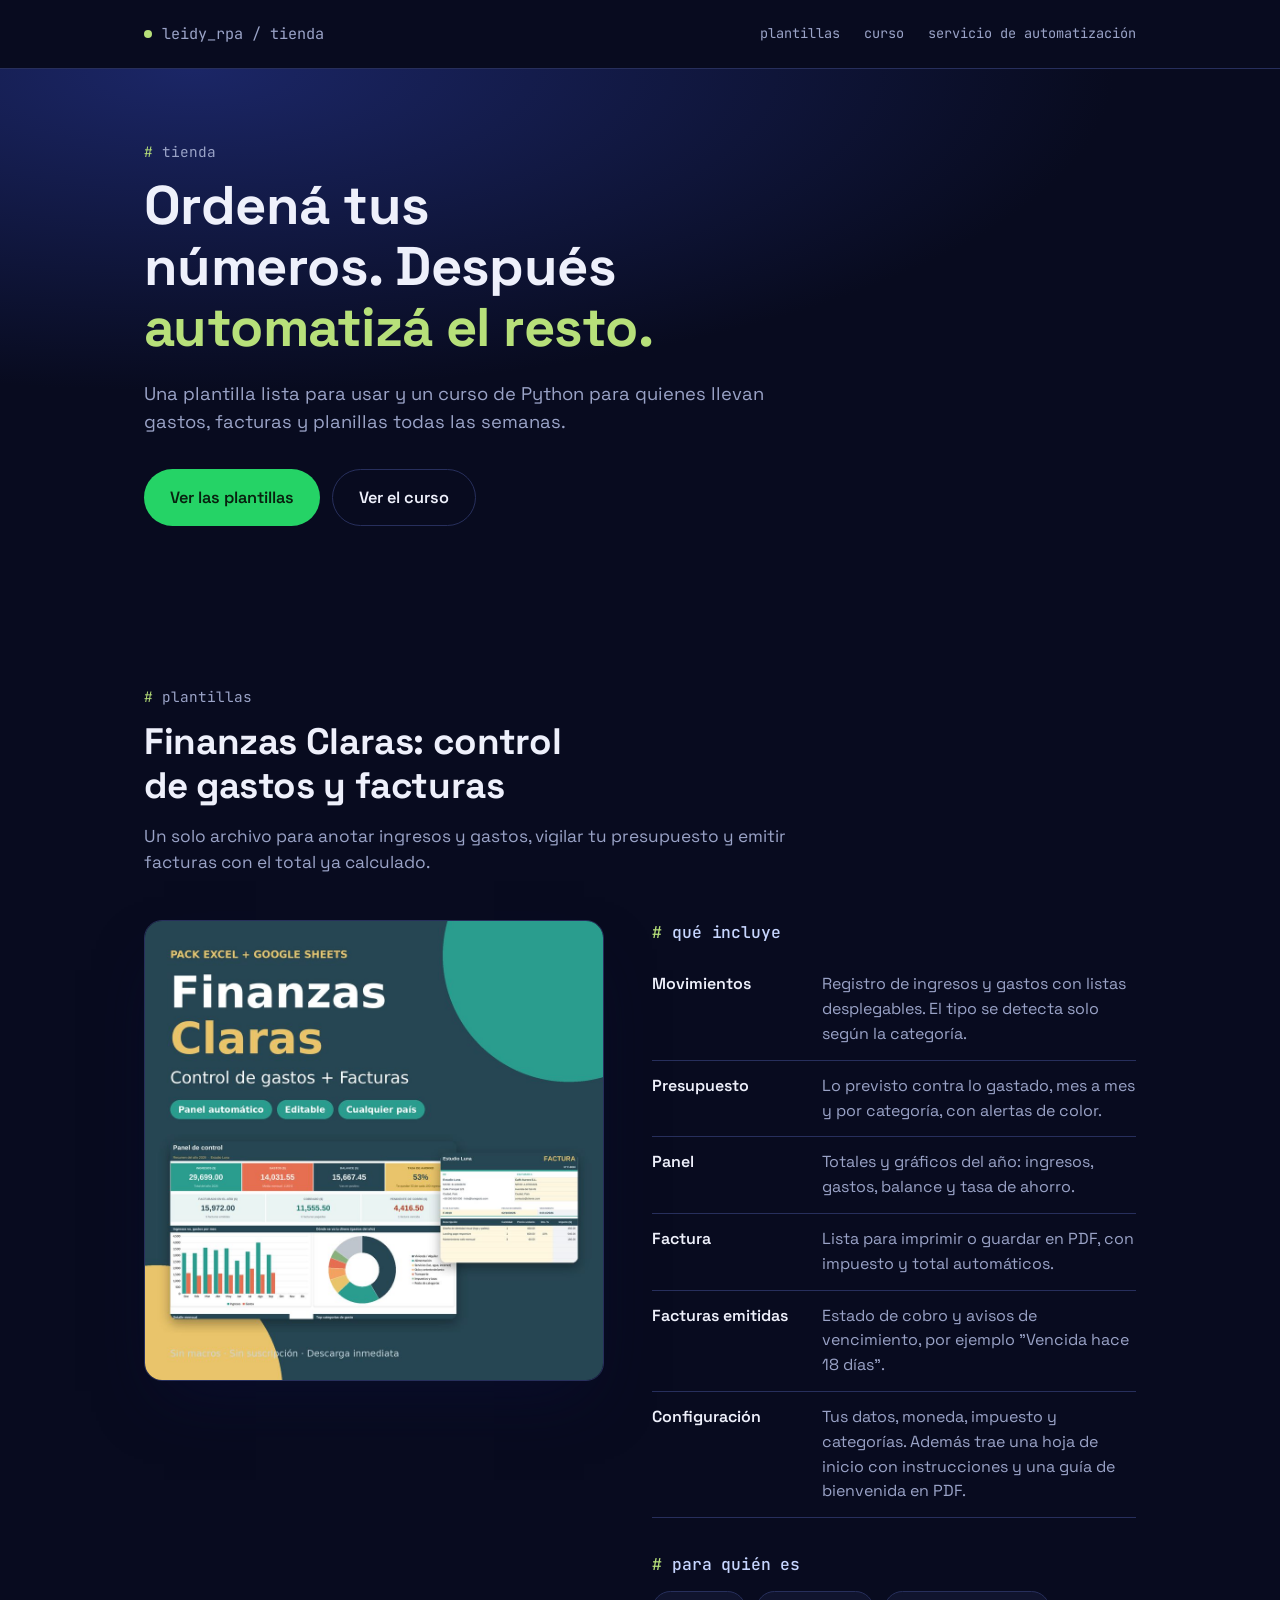
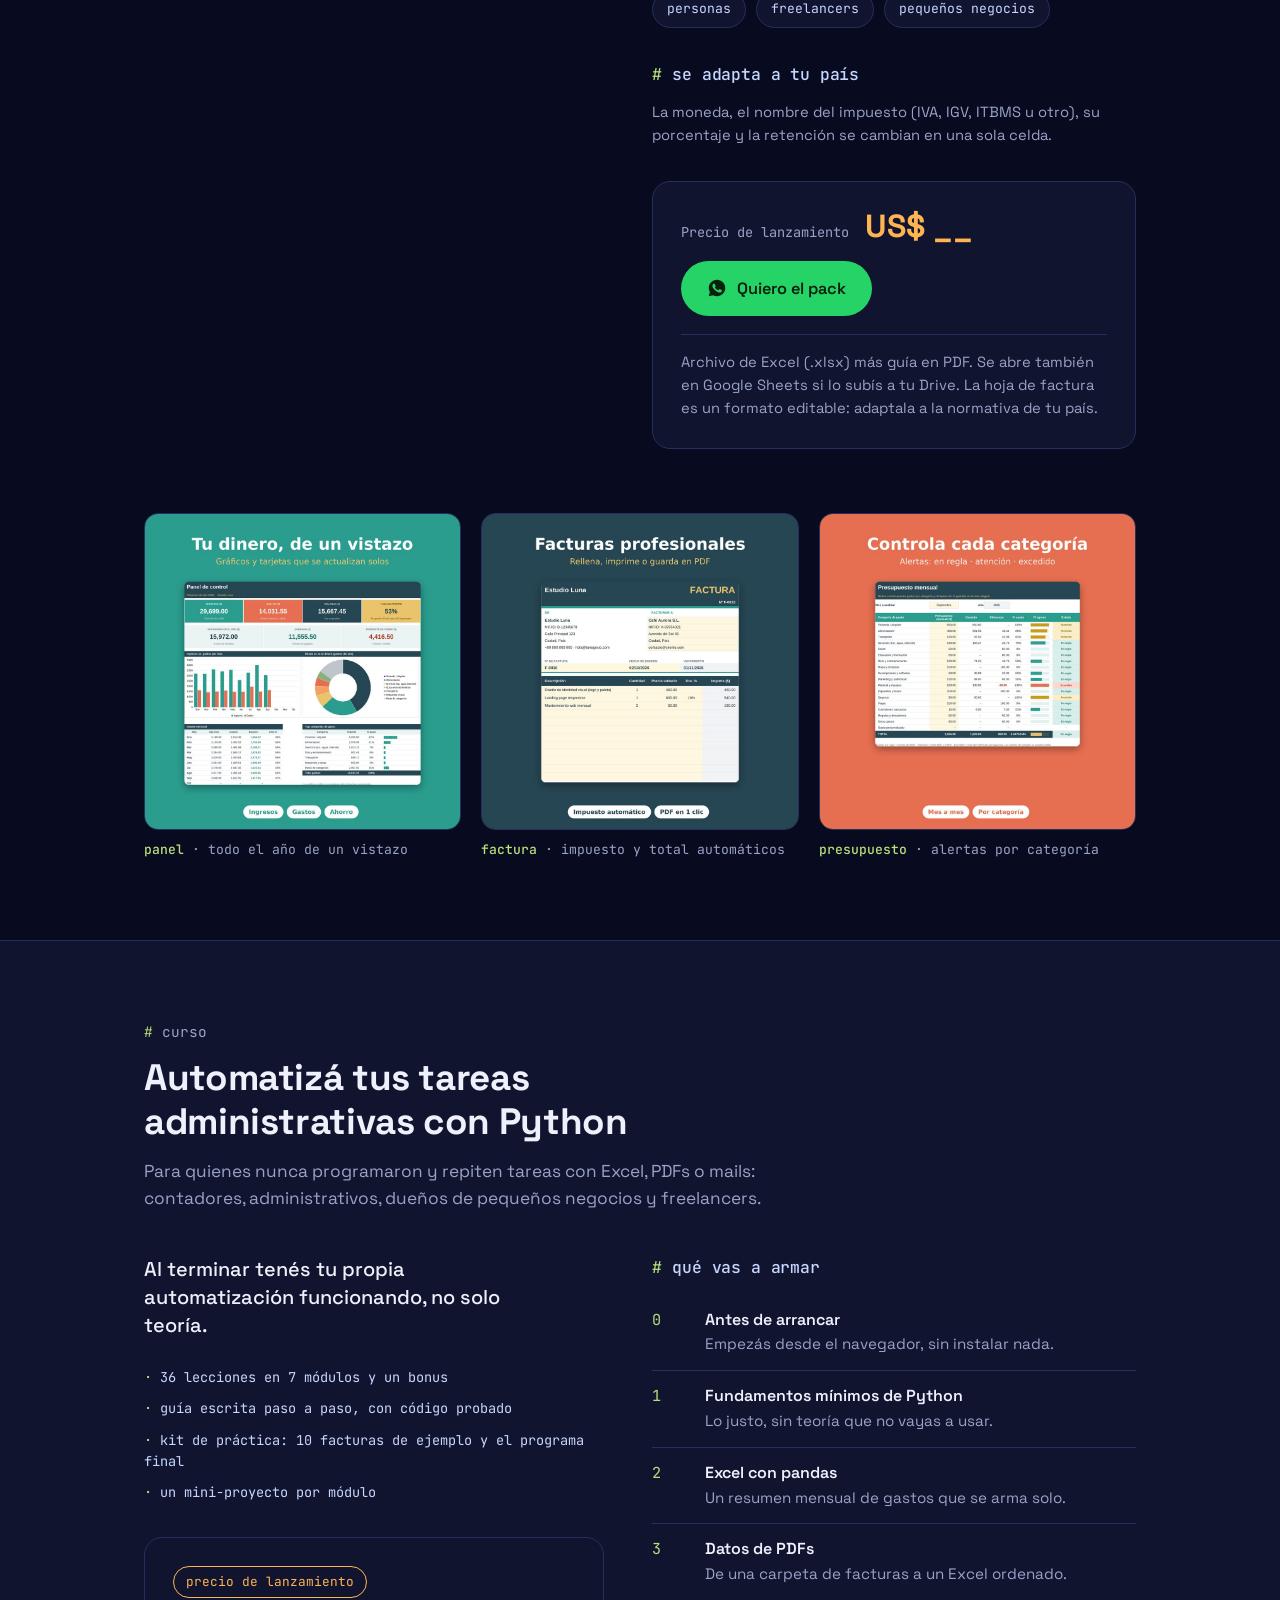
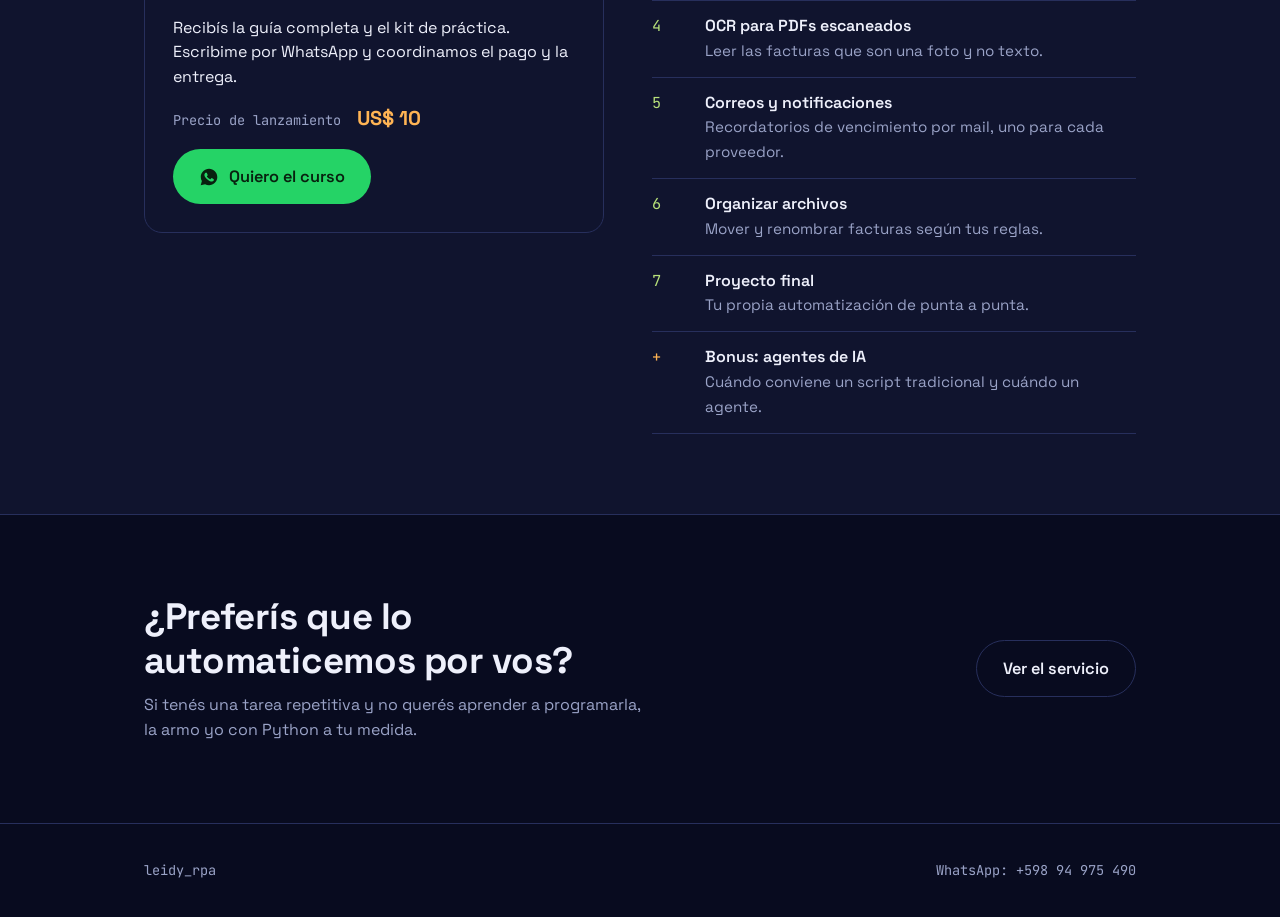
==== tienda/index.html @ f9759463 "Create index.html" ====
<!doctype html>
<html lang="es">
<head>
<meta charset="utf-8">
<meta name="viewport" content="width=device-width,initial-scale=1">
<title>Tienda Leidy RPA</title>
<meta name="description" content="Pack Finanzas Claras (plantilla de gastos y facturas) y curso de Python para automatizar tareas administrativas.">
<style>:root{color-scheme:dark}body{margin:0}img{max-width:100%}</style>
</head>
<body>

<link rel="preconnect" href="https://fonts.googleapis.com">
<link rel="preconnect" href="https://fonts.gstatic.com" crossorigin>
<link href="https://fonts.googleapis.com/css2?family=Space+Grotesk:wght@400;500;600;700&family=JetBrains+Mono:wght@400;500;600&display=swap" rel="stylesheet">
<style>
  /* Layout: tienda de dos productos (pack de plantillas y curso), una sección por producto.
     Hereda el sistema visual de la página leidy_rpa: azul noche, verde lima, WhatsApp como acción principal.
     Look único y oscuro por decisión: mismo mundo visual que la página de servicios. */
  :root{
    --bg:#080b1f;
    --panel:#10142e;
    --panel-2:#161c3d;
    --line:#272f5c;
    --blue-soft:#c7d6ff;
    --green:#b7e07a;
    --amber:#ffb454;
    --text:#eef0fb;
    --muted:#9aa3c7;
    --wa:#25d366;
    --wa-dark:#1fab54;
    --wa-ink:#08210f;
    --radius:18px;
    --font-body:'Space Grotesk', system-ui, -apple-system, 'Segoe UI', sans-serif;
    --font-mono:'JetBrains Mono', ui-monospace, 'SF Mono', Menlo, Consolas, monospace;
    color-scheme:dark;
  }
  *{box-sizing:border-box;}
  html{scroll-behavior:smooth; scroll-padding-top:16px;}
  body{
    background:var(--bg);
    color:var(--text);
    font-family:var(--font-body);
    font-size:16px;
    line-height:1.55;
    -webkit-font-smoothing:antialiased;
  }
  a{color:var(--blue-soft);}
  img{display:block; max-width:100%; height:auto;}
  .mono{font-family:var(--font-mono);}
  .wrap{max-width:1040px; margin:0 auto; padding-inline:24px;}
  section{padding-block:80px;}
  h1,h2,h3{text-wrap:balance; letter-spacing:-0.01em;}
  :focus-visible{outline:2px solid var(--green); outline-offset:3px; border-radius:6px;}

  /* ---------- Barra superior ---------- */
  .top{padding-block:22px; border-bottom:1px solid var(--line);}
  .top .wrap{display:flex; flex-wrap:wrap; align-items:center; justify-content:space-between; gap:12px 28px;}
  .brand{display:flex; align-items:center; gap:10px; font-family:var(--font-mono); font-size:.95rem; color:var(--muted);}
  .brand .dot{width:8px; height:8px; border-radius:50%; background:var(--green);}
  .top nav{display:flex; flex-wrap:wrap; gap:8px 24px; font-family:var(--font-mono); font-size:.85rem;}
  .top nav a{color:var(--muted); text-decoration:none;}
  .top nav a:hover{color:var(--green);}

  /* ---------- Portada ---------- */
  .hero{
    background:radial-gradient(120% 100% at 15% 0%, #1b2666 0%, var(--bg) 60%);
    padding-block:72px 80px;
  }
  .tag{font-family:var(--font-mono); color:var(--muted); font-size:.9rem; margin:0 0 12px;}
  .tag::before{content:"# "; color:var(--green);}
  .hero h1{font-size:clamp(2.1rem, 4.6vw, 3.4rem); line-height:1.12; margin:0 0 22px; max-width:18ch;}
  .hero h1 .accent{color:var(--green);}
  .lead{font-size:1.15rem; color:var(--muted); max-width:52ch; margin:0 0 32px;}
  .hero-actions{display:flex; flex-wrap:wrap; gap:12px;}

  /* ---------- Botones ---------- */
  .btn{
    display:inline-flex; align-items:center; justify-content:center; gap:10px;
    background:var(--wa); color:var(--wa-ink);
    font-family:var(--font-body); font-weight:600; font-size:1.02rem;
    padding:15px 26px; border-radius:999px; text-decoration:none;
    transition:transform .15s ease, background .15s ease, color .15s ease;
  }
  .btn:hover{background:var(--wa-dark); color:#fff; transform:translateY(-2px);}
  .btn svg{width:20px; height:20px; flex-shrink:0;}
  .btn-ghost{
    background:transparent; color:var(--text);
    border:1px solid var(--line);
  }
  .btn-ghost:hover{background:var(--panel-2); color:var(--green); border-color:var(--green);}

  /* ---------- Encabezados de sección ---------- */
  h2{font-size:clamp(1.6rem, 3vw, 2.3rem); line-height:1.2; margin:0 0 14px; max-width:24ch;}
  .section-lead{color:var(--muted); font-size:1.08rem; max-width:60ch; margin:0 0 44px;}
  .split{
    display:grid;
    grid-template-columns:minmax(0,1fr) minmax(0,1.05fr);
    gap:48px;
    align-items:start;
  }
  .split > *{min-width:0;}
  .cover-img{border-radius:var(--radius); border:1px solid var(--line); box-shadow:0 30px 60px -20px rgba(10,14,50,.65); width:100%;}

  /* ---------- Listas de contenido ---------- */
  h3{font-size:1.02rem; margin:0 0 14px; font-family:var(--font-mono); font-weight:500; color:var(--blue-soft);}
  h3::before{content:"# "; color:var(--green);}
  .block{margin-bottom:34px;}
  .rows{list-style:none; margin:0; padding:0;}
  .rows li{
    display:grid; grid-template-columns:minmax(0,9.5rem) minmax(0,1fr); gap:6px 18px;
    padding-block:13px; border-bottom:1px solid var(--line);
  }
  .rows li b{font-weight:600;}
  .rows li span{color:var(--muted);}
  .chips{display:flex; flex-wrap:wrap; gap:10px;}
  .chip{
    font-family:var(--font-mono); font-size:.82rem; color:var(--blue-soft);
    background:var(--panel); border:1px solid var(--line);
    padding:7px 14px; border-radius:999px;
  }
  .note{color:var(--muted); font-size:.92rem; margin:0;}

  /* ---------- Caja de compra ---------- */
  .buy{
    background:var(--panel); border:1px solid var(--line); border-radius:var(--radius);
    padding:28px; display:flex; flex-direction:column; gap:18px;
  }
  .price-row{display:flex; flex-wrap:wrap; align-items:baseline; gap:6px 16px;}
  .price-label{font-family:var(--font-mono); font-size:.85rem; color:var(--muted);}
  .price-amt{font-size:2rem; font-weight:700; color:var(--amber); line-height:1;}
  .buy .btn{align-self:flex-start;}
  .buy .note{border-top:1px solid var(--line); padding-top:16px;}
  .status{
    display:inline-block; align-self:flex-start;
    font-family:var(--font-mono); font-size:.8rem;
    color:var(--amber); border:1px solid var(--amber);
    padding:5px 12px; border-radius:999px;
  }

  /* ---------- Capturas ---------- */
  .shots{
    display:grid; grid-template-columns:repeat(3, minmax(0,1fr)); gap:20px;
    margin-top:64px;
  }
  .shots figure{margin:0;}
  .shots img{border-radius:14px; border:1px solid var(--line); width:100%;}
  .shots figcaption{font-family:var(--font-mono); font-size:.82rem; color:var(--muted); margin-top:10px;}
  .shots figcaption b{color:var(--green); font-weight:500;}

  /* ---------- Curso ---------- */
  .alt{background:var(--panel); border-block:1px solid var(--line);}
  .promise{
    font-size:1.25rem; line-height:1.4; font-weight:500; margin:0 0 28px; max-width:30ch;
  }
  .facts{
    display:flex; flex-wrap:wrap; gap:10px 22px; margin:0 0 34px; padding:0; list-style:none;
    font-family:var(--font-mono); font-size:.85rem; color:var(--blue-soft);
  }
  .facts li::before{content:"· "; color:var(--green);}
  .mods{list-style:none; margin:0; padding:0;}
  .mods li{
    display:grid; grid-template-columns:2.4rem minmax(0,1fr); gap:4px 14px;
    padding-block:13px; border-bottom:1px solid var(--line);
  }
  .mods .n{font-family:var(--font-mono); color:var(--green); font-size:.95rem;}
  .mods b{font-weight:600; display:block;}
  .mods span.d{color:var(--muted); font-size:.95rem;}
  .mods li.bonus .n{color:var(--amber);}

  /* ---------- Servicio ---------- */
  .service{text-align:left;}
  .service .wrap{display:flex; flex-wrap:wrap; align-items:center; justify-content:space-between; gap:24px 48px;}
  .service h2{margin:0; max-width:22ch;}
  .service p{color:var(--muted); margin:10px 0 0; max-width:50ch;}

  footer{border-top:1px solid var(--line); padding-block:36px; color:var(--muted); font-size:.9rem;}
  footer .wrap{display:flex; flex-wrap:wrap; justify-content:space-between; gap:10px 24px;}
  footer .mono{font-size:.85rem;}

  @media (max-width:860px){
    section{padding-block:60px;}
    .hero{padding-block:48px 56px;}
    .split{grid-template-columns:minmax(0,1fr); gap:36px;}
    .shots{grid-template-columns:minmax(0,1fr); margin-top:44px;}
    .rows li{grid-template-columns:minmax(0,1fr);}
    .buy{padding:22px;}
    .buy .btn{align-self:stretch;}
  }
  @media (prefers-reduced-motion:reduce){
    html{scroll-behavior:auto;}
    .btn{transition:none;}
    .btn:hover{transform:none;}
  }
</style>

<header class="top">
  <div class="wrap">
    <div class="brand"><span class="dot"></span>leidy_rpa / tienda</div>
    <nav aria-label="Secciones">
      <a href="#pack">plantillas</a>
      <a href="#curso">curso</a>
      <a href="https://ladydlozada.github.io/leidyrpa/" target="_blank" rel="noopener">servicio de automatización</a>
    </nav>
  </div>
</header>

<div class="hero">
  <div class="wrap">
    <p class="tag">tienda</p>
    <h1>Ordená tus números. Después <span class="accent">automatizá el resto.</span></h1>
    <p class="lead">Una plantilla lista para usar y un curso de Python para quienes llevan gastos, facturas y planillas todas las semanas.</p>
    <div class="hero-actions">
      <a class="btn" href="#pack">Ver las plantillas</a>
      <a class="btn btn-ghost" href="#curso">Ver el curso</a>
    </div>
  </div>
</div>

<!-- ===================== PACK DE PLANTILLAS ===================== -->
<section id="pack">
  <div class="wrap">
    <p class="tag">plantillas</p>
    <h2>Finanzas Claras: control de gastos y facturas</h2>
    <p class="section-lead">Un solo archivo para anotar ingresos y gastos, vigilar tu presupuesto y emitir facturas con el total ya calculado.</p>

    <div class="split">
      <div>
        <img class="cover-img" src="[data-uri]" width="1000" height="1000" alt="Portada del pack Finanzas Claras con el panel de control y una factura de ejemplo">
      </div>

      <div>
        <div class="block">
          <h3>qué incluye</h3>
          <ul class="rows">
            <li><b>Movimientos</b><span>Registro de ingresos y gastos con listas desplegables. El tipo se detecta solo según la categoría.</span></li>
            <li><b>Presupuesto</b><span>Lo previsto contra lo gastado, mes a mes y por categoría, con alertas de color.</span></li>
            <li><b>Panel</b><span>Totales y gráficos del año: ingresos, gastos, balance y tasa de ahorro.</span></li>
            <li><b>Factura</b><span>Lista para imprimir o guardar en PDF, con impuesto y total automáticos.</span></li>
            <li><b>Facturas emitidas</b><span>Estado de cobro y avisos de vencimiento, por ejemplo "Vencida hace 18 días".</span></li>
            <li><b>Configuración</b><span>Tus datos, moneda, impuesto y categorías. Además trae una hoja de inicio con instrucciones y una guía de bienvenida en PDF.</span></li>
          </ul>
        </div>

        <div class="block">
          <h3>para quién es</h3>
          <div class="chips">
            <span class="chip">personas</span>
            <span class="chip">freelancers</span>
            <span class="chip">pequeños negocios</span>
          </div>
        </div>

        <div class="block">
          <h3>se adapta a tu país</h3>
          <p class="note">La moneda, el nombre del impuesto (IVA, IGV, ITBMS u otro), su porcentaje y la retención se cambian en una sola celda.</p>
        </div>

        <!-- COMPRA: cuando exista el enlace de pago (Gumroad, Mercado Pago u otro), reemplazar este href. -->
        <div class="buy">
          <div class="price-row">
            <span class="price-label">Precio de lanzamiento</span>
            <span class="price-amt">US$ __</span>
          </div>
          <a class="btn" target="_blank" rel="noopener" href="https://wa.me/59894975490?text=Hola%20Leidy%2C%20quiero%20el%20pack%20Finanzas%20Claras%20(control%20de%20gastos%20%2B%20facturas).">
            <svg viewBox="0 0 24 24" fill="currentColor" aria-hidden="true"><path d="M12.04 2C6.58 2 2.13 6.45 2.13 11.91c0 1.75.46 3.45 1.32 4.95L2.05 22l5.25-1.38a9.9 9.9 0 0 0 4.74 1.2h.01c5.46 0 9.9-4.45 9.9-9.91C21.96 6.45 17.5 2 12.04 2zm5.8 14.03c-.24.68-1.4 1.3-1.93 1.38-.5.08-1.11.11-1.79-.11-.41-.13-.94-.3-1.62-.6-2.84-1.23-4.7-4.1-4.84-4.29-.14-.19-1.16-1.54-1.16-2.94s.73-2.09.99-2.37c.26-.28.57-.35.76-.35s.38 0 .55.01c.18.01.41-.07.64.49.24.58.81 2 .88 2.14.07.14.12.31.02.5-.09.19-.14.31-.28.48-.14.16-.29.36-.42.49-.14.14-.28.29-.12.57.16.28.71 1.17 1.52 1.9 1.04.93 1.92 1.22 2.2 1.36.28.14.44.12.6-.07.16-.19.68-.79.87-1.06.18-.28.37-.23.62-.14.26.09 1.63.77 1.91.91.28.14.46.21.53.33.07.12.07.68-.17 1.36z"/></svg>
            Quiero el pack
          </a>
          <p class="note">Archivo de Excel (.xlsx) más guía en PDF. Se abre también en Google Sheets si lo subís a tu Drive. La hoja de factura es un formato editable: adaptala a la normativa de tu país.</p>
        </div>
      </div>
    </div>

    <div class="shots">
      <figure>
        <img src="[data-uri]" width="1000" height="1000" alt="Panel de control con ingresos, gastos, balance y gráficos del año" loading="lazy">
        <figcaption><b>panel</b> · todo el año de un vistazo</figcaption>
      </figure>
      <figure>
        <img src="[data-uri]" width="1000" height="1000" alt="Factura profesional lista para imprimir o guardar en PDF" loading="lazy">
        <figcaption><b>factura</b> · impuesto y total automáticos</figcaption>
      </figure>
      <figure>
        <img src="[data-uri]" width="1000" height="1000" alt="Presupuesto mensual con alertas por categoría" loading="lazy">
        <figcaption><b>presupuesto</b> · alertas por categoría</figcaption>
      </figure>
    </div>
  </div>
</section>

<!-- ===================== CURSO ===================== -->
<section id="curso" class="alt">
  <div class="wrap">
    <p class="tag">curso</p>
    <h2>Automatizá tus tareas administrativas con Python</h2>
    <p class="section-lead">Para quienes nunca programaron y repiten tareas con Excel, PDFs o mails: contadores, administrativos, dueños de pequeños negocios y freelancers.</p>

    <div class="split">
      <div>
        <p class="promise">Al terminar tenés tu propia automatización funcionando, no solo teoría.</p>
        <ul class="facts">
          <li>36 lecciones en 7 módulos y un bonus</li>
          <li>guía escrita paso a paso, con código probado</li>
          <li>kit de práctica: 10 facturas de ejemplo y el programa final</li>
          <li>un mini-proyecto por módulo</li>
        </ul>

        <div class="buy">
          <span class="status">precio de lanzamiento</span>
          <p class="note" style="border:0; padding:0; font-size:1rem; color:var(--text);">Recibís la guía completa y el kit de práctica. Escribime por WhatsApp y coordinamos el pago y la entrega.</p>
          <div class="price-row">
            <span class="price-label">Precio de lanzamiento</span>
            <span class="price-amt" style="font-size:1.25rem;">US$ 10</span>
          </div>
          <a class="btn" target="_blank" rel="noopener" href="https://wa.me/59894975490?text=Hola%20Leidy%2C%20quiero%20comprar%20el%20curso%20Automatiz%C3%A1%20tus%20tareas%20administrativas%20con%20Python.">
            <svg viewBox="0 0 24 24" fill="currentColor" aria-hidden="true"><path d="M12.04 2C6.58 2 2.13 6.45 2.13 11.91c0 1.75.46 3.45 1.32 4.95L2.05 22l5.25-1.38a9.9 9.9 0 0 0 4.74 1.2h.01c5.46 0 9.9-4.45 9.9-9.91C21.96 6.45 17.5 2 12.04 2zm5.8 14.03c-.24.68-1.4 1.3-1.93 1.38-.5.08-1.11.11-1.79-.11-.41-.13-.94-.3-1.62-.6-2.84-1.23-4.7-4.1-4.84-4.29-.14-.19-1.16-1.54-1.16-2.94s.73-2.09.99-2.37c.26-.28.57-.35.76-.35s.38 0 .55.01c.18.01.41-.07.64.49.24.58.81 2 .88 2.14.07.14.12.31.02.5-.09.19-.14.31-.28.48-.14.16-.29.36-.42.49-.14.14-.28.29-.12.57.16.28.71 1.17 1.52 1.9 1.04.93 1.92 1.22 2.2 1.36.28.14.44.12.6-.07.16-.19.68-.79.87-1.06.18-.28.37-.23.62-.14.26.09 1.63.77 1.91.91.28.14.46.21.53.33.07.12.07.68-.17 1.36z"/></svg>
            Quiero el curso
          </a>
        </div>
      </div>

      <div>
        <h3>qué vas a armar</h3>
        <ol class="mods">
          <li><span class="n">0</span><div><b>Antes de arrancar</b><span class="d">Empezás desde el navegador, sin instalar nada.</span></div></li>
          <li><span class="n">1</span><div><b>Fundamentos mínimos de Python</b><span class="d">Lo justo, sin teoría que no vayas a usar.</span></div></li>
          <li><span class="n">2</span><div><b>Excel con pandas</b><span class="d">Un resumen mensual de gastos que se arma solo.</span></div></li>
          <li><span class="n">3</span><div><b>Datos de PDFs</b><span class="d">De una carpeta de facturas a un Excel ordenado.</span></div></li>
          <li><span class="n">4</span><div><b>OCR para PDFs escaneados</b><span class="d">Leer las facturas que son una foto y no texto.</span></div></li>
          <li><span class="n">5</span><div><b>Correos y notificaciones</b><span class="d">Recordatorios de vencimiento por mail, uno para cada proveedor.</span></div></li>
          <li><span class="n">6</span><div><b>Organizar archivos</b><span class="d">Mover y renombrar facturas según tus reglas.</span></div></li>
          <li><span class="n">7</span><div><b>Proyecto final</b><span class="d">Tu propia automatización de punta a punta.</span></div></li>
          <li class="bonus"><span class="n">+</span><div><b>Bonus: agentes de IA</b><span class="d">Cuándo conviene un script tradicional y cuándo un agente.</span></div></li>
        </ol>
      </div>
    </div>
  </div>
</section>

<!-- ===================== SERVICIO ===================== -->
<section class="service">
  <div class="wrap">
    <div>
      <h2>¿Preferís que lo automaticemos por vos?</h2>
      <p>Si tenés una tarea repetitiva y no querés aprender a programarla, la armo yo con Python a tu medida.</p>
    </div>
    <a class="btn btn-ghost" href="https://ladydlozada.github.io/leidyrpa/" target="_blank" rel="noopener">Ver el servicio</a>
  </div>
</section>

<footer>
  <div class="wrap">
    <span class="mono">leidy_rpa</span>
    <span class="mono">WhatsApp: +598 94 975 490</span>
  </div>
</footer>
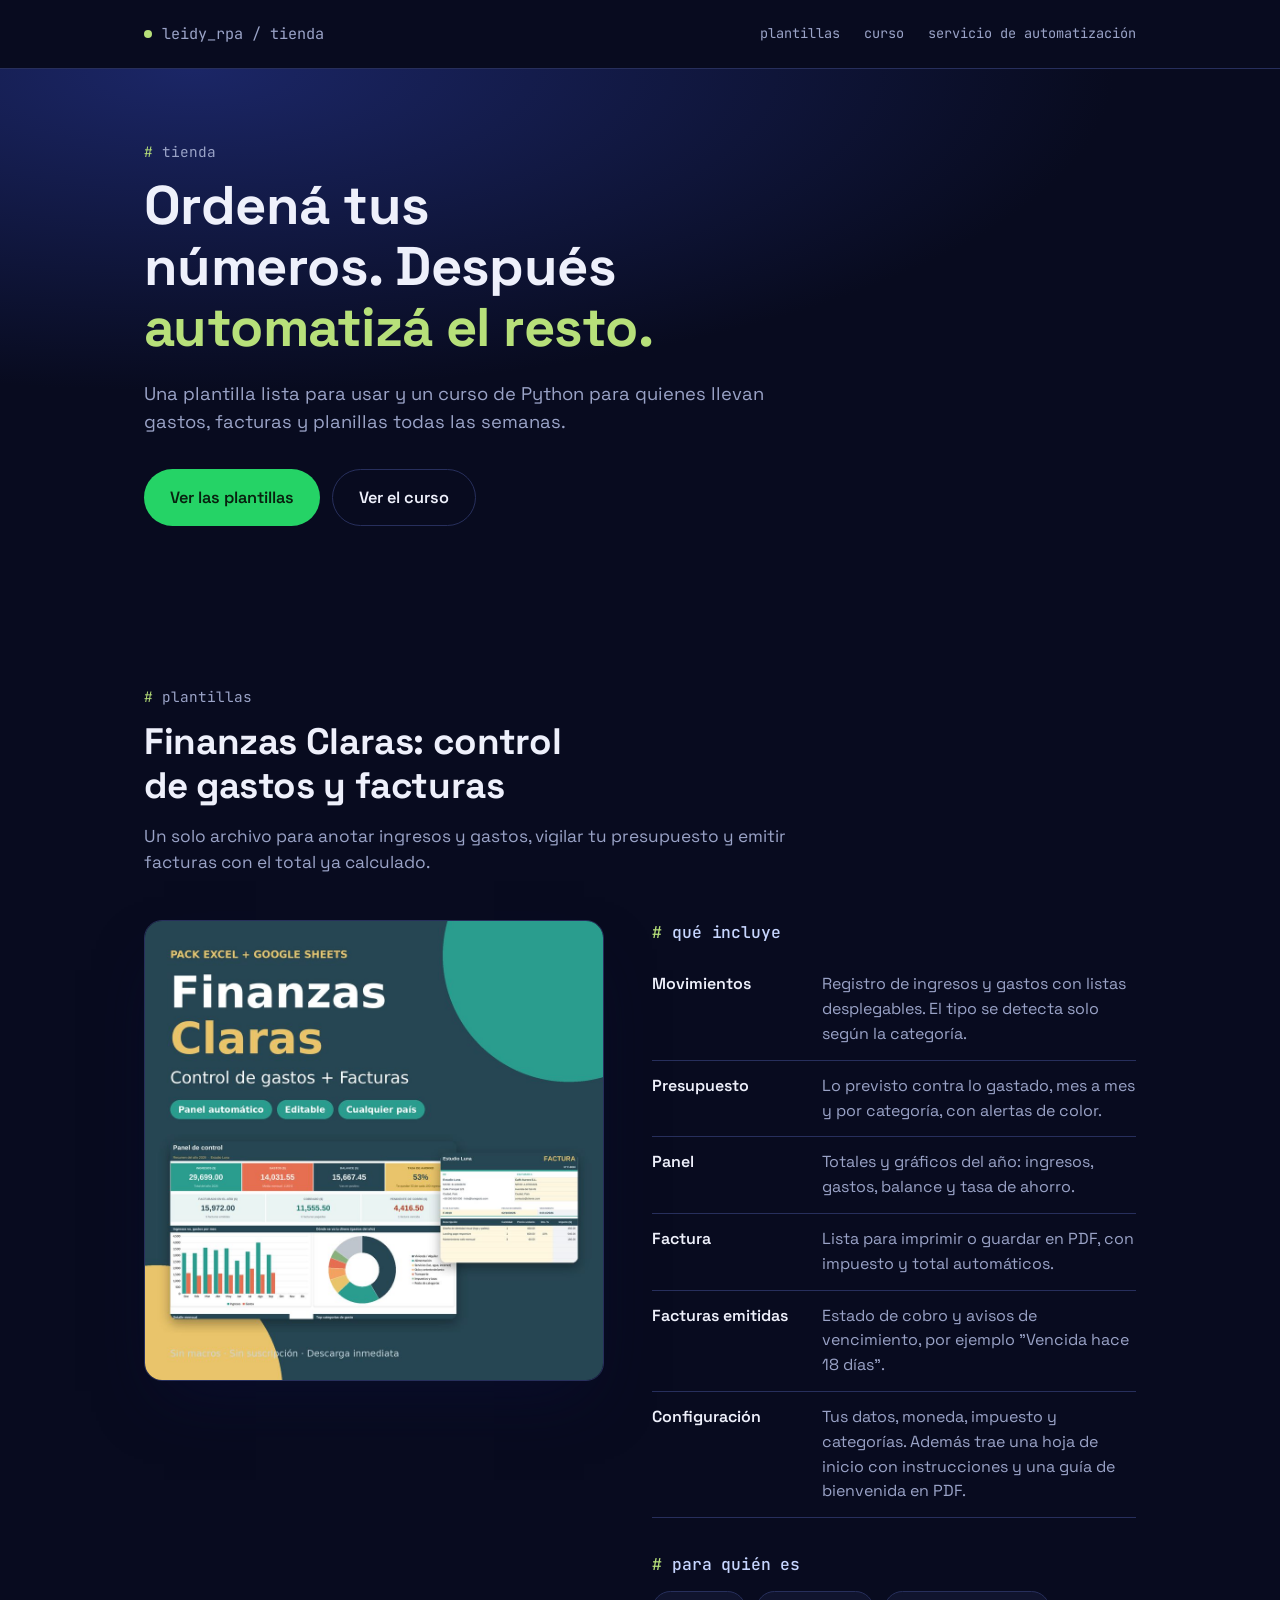
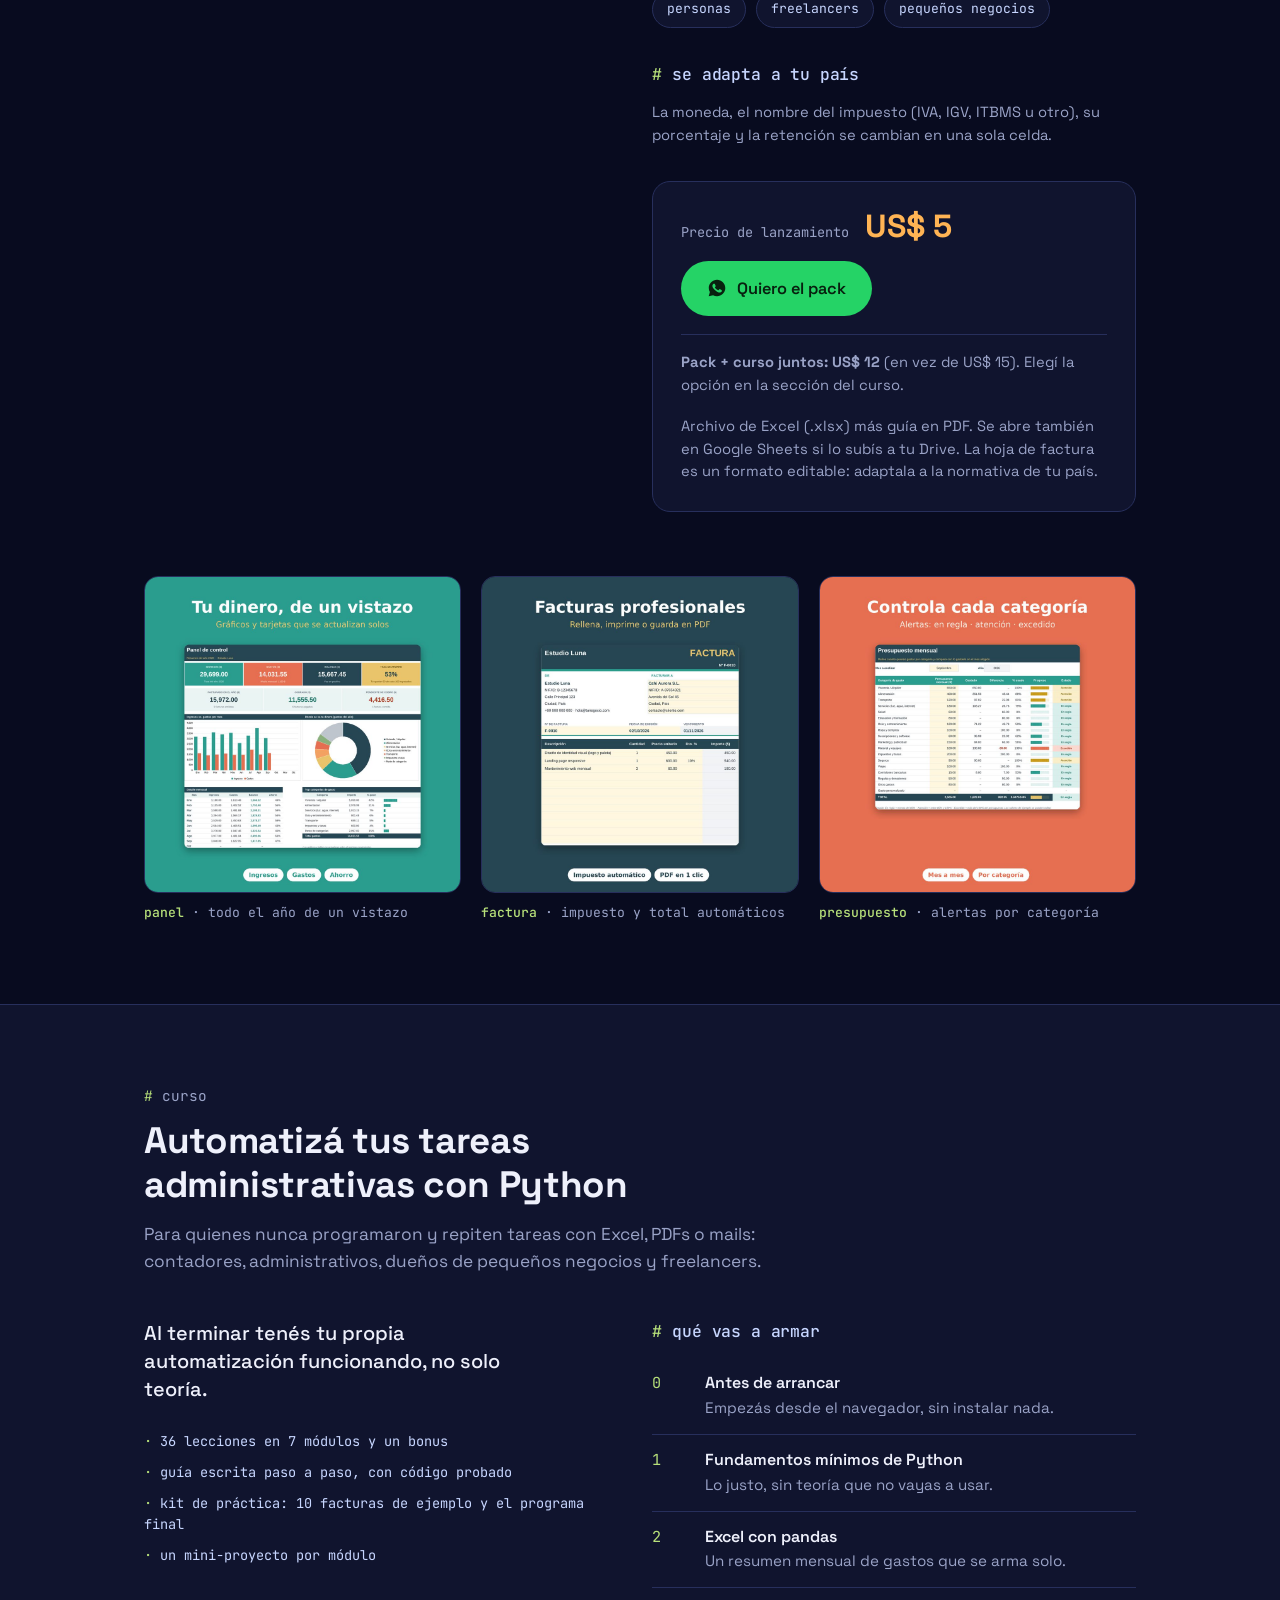
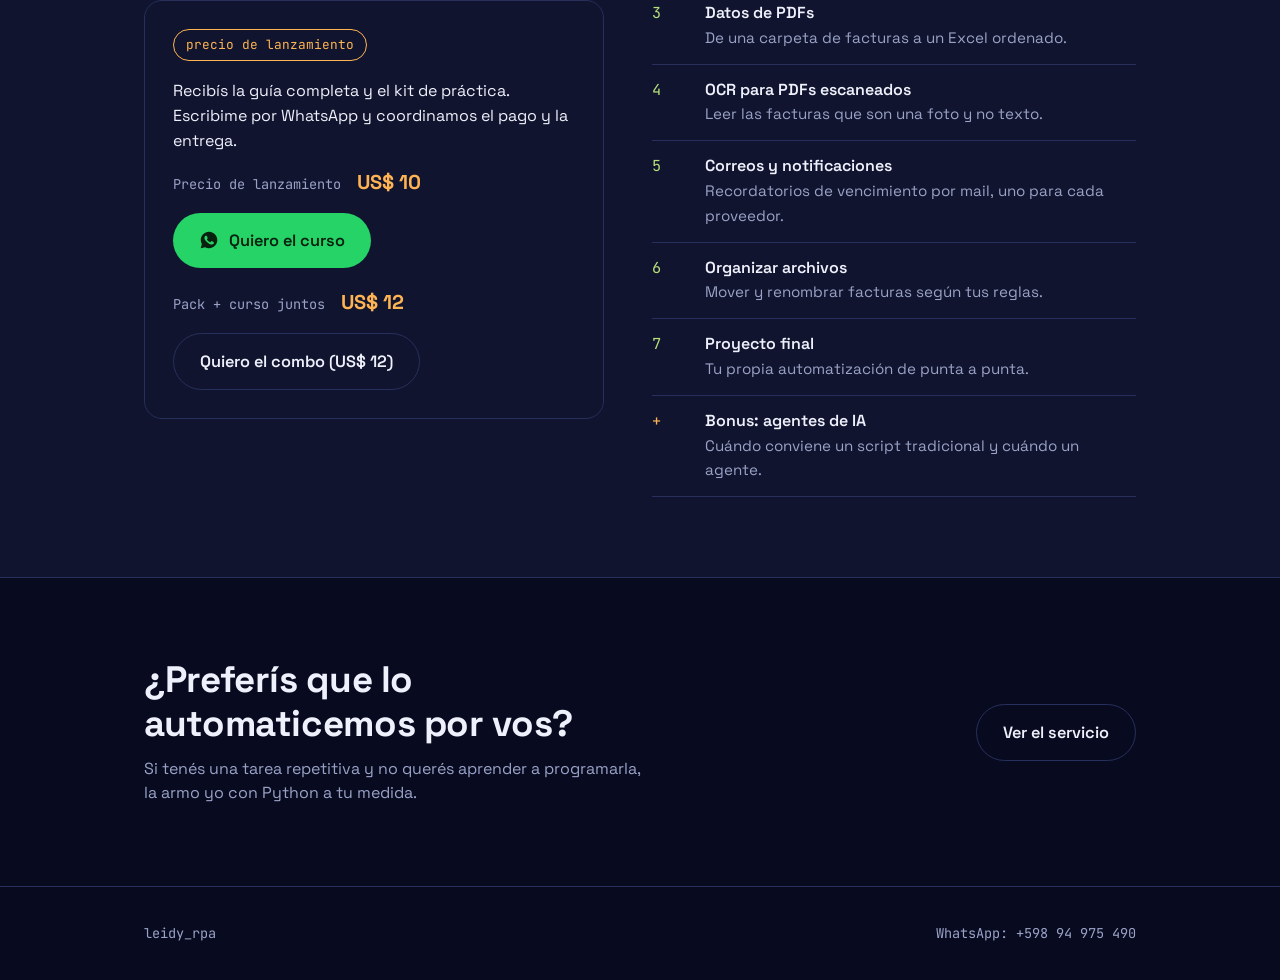
==== commit d0d8cadd: "Add files via upload" ====
--- a/tienda/index.html
+++ b/tienda/index.html
@@ -259,13 +259,14 @@
         <div class="buy">
           <div class="price-row">
             <span class="price-label">Precio de lanzamiento</span>
-            <span class="price-amt">US$ __</span>
+            <span class="price-amt">US$ 5</span>
           </div>
           <a class="btn" target="_blank" rel="noopener" href="https://wa.me/59894975490?text=Hola%20Leidy%2C%20quiero%20el%20pack%20Finanzas%20Claras%20(control%20de%20gastos%20%2B%20facturas).">
             <svg viewBox="0 0 24 24" fill="currentColor" aria-hidden="true"><path d="M12.04 2C6.58 2 2.13 6.45 2.13 11.91c0 1.75.46 3.45 1.32 4.95L2.05 22l5.25-1.38a9.9 9.9 0 0 0 4.74 1.2h.01c5.46 0 9.9-4.45 9.9-9.91C21.96 6.45 17.5 2 12.04 2zm5.8 14.03c-.24.68-1.4 1.3-1.93 1.38-.5.08-1.11.11-1.79-.11-.41-.13-.94-.3-1.62-.6-2.84-1.23-4.7-4.1-4.84-4.29-.14-.19-1.16-1.54-1.16-2.94s.73-2.09.99-2.37c.26-.28.57-.35.76-.35s.38 0 .55.01c.18.01.41-.07.64.49.24.58.81 2 .88 2.14.07.14.12.31.02.5-.09.19-.14.31-.28.48-.14.16-.29.36-.42.49-.14.14-.28.29-.12.57.16.28.71 1.17 1.52 1.9 1.04.93 1.92 1.22 2.2 1.36.28.14.44.12.6-.07.16-.19.68-.79.87-1.06.18-.28.37-.23.62-.14.26.09 1.63.77 1.91.91.28.14.46.21.53.33.07.12.07.68-.17 1.36z"/></svg>
             Quiero el pack
           </a>
-          <p class="note">Archivo de Excel (.xlsx) más guía en PDF. Se abre también en Google Sheets si lo subís a tu Drive. La hoja de factura es un formato editable: adaptala a la normativa de tu país.</p>
+          <p class="note"><b>Pack + curso juntos: US$ 12</b> (en vez de US$ 15). Elegí la opción en la sección del curso.</p>
+          <p class="note" style="border-top:0; padding-top:0;">Archivo de Excel (.xlsx) más guía en PDF. Se abre también en Google Sheets si lo subís a tu Drive. La hoja de factura es un formato editable: adaptala a la normativa de tu país.</p>
         </div>
       </div>
     </div>
@@ -315,6 +316,11 @@
             <svg viewBox="0 0 24 24" fill="currentColor" aria-hidden="true"><path d="M12.04 2C6.58 2 2.13 6.45 2.13 11.91c0 1.75.46 3.45 1.32 4.95L2.05 22l5.25-1.38a9.9 9.9 0 0 0 4.74 1.2h.01c5.46 0 9.9-4.45 9.9-9.91C21.96 6.45 17.5 2 12.04 2zm5.8 14.03c-.24.68-1.4 1.3-1.93 1.38-.5.08-1.11.11-1.79-.11-.41-.13-.94-.3-1.62-.6-2.84-1.23-4.7-4.1-4.84-4.29-.14-.19-1.16-1.54-1.16-2.94s.73-2.09.99-2.37c.26-.28.57-.35.76-.35s.38 0 .55.01c.18.01.41-.07.64.49.24.58.81 2 .88 2.14.07.14.12.31.02.5-.09.19-.14.31-.28.48-.14.16-.29.36-.42.49-.14.14-.28.29-.12.57.16.28.71 1.17 1.52 1.9 1.04.93 1.92 1.22 2.2 1.36.28.14.44.12.6-.07.16-.19.68-.79.87-1.06.18-.28.37-.23.62-.14.26.09 1.63.77 1.91.91.28.14.46.21.53.33.07.12.07.68-.17 1.36z"/></svg>
             Quiero el curso
           </a>
+          <div class="price-row" style="margin-top:6px;">
+            <span class="price-label">Pack + curso juntos</span>
+            <span class="price-amt" style="font-size:1.25rem;">US$ 12</span>
+          </div>
+          <a class="btn btn-ghost" target="_blank" rel="noopener" href="https://wa.me/59894975490?text=Hola%20Leidy%2C%20quiero%20el%20combo%3A%20pack%20Finanzas%20Claras%20%2B%20curso%20de%20Python%20(US%2412).">Quiero el combo (US$ 12)</a>
         </div>
       </div>
 
@@ -353,3 +359,6 @@
     <span class="mono">WhatsApp: +598 94 975 490</span>
   </div>
 </footer>
+
+</body>
+</html>
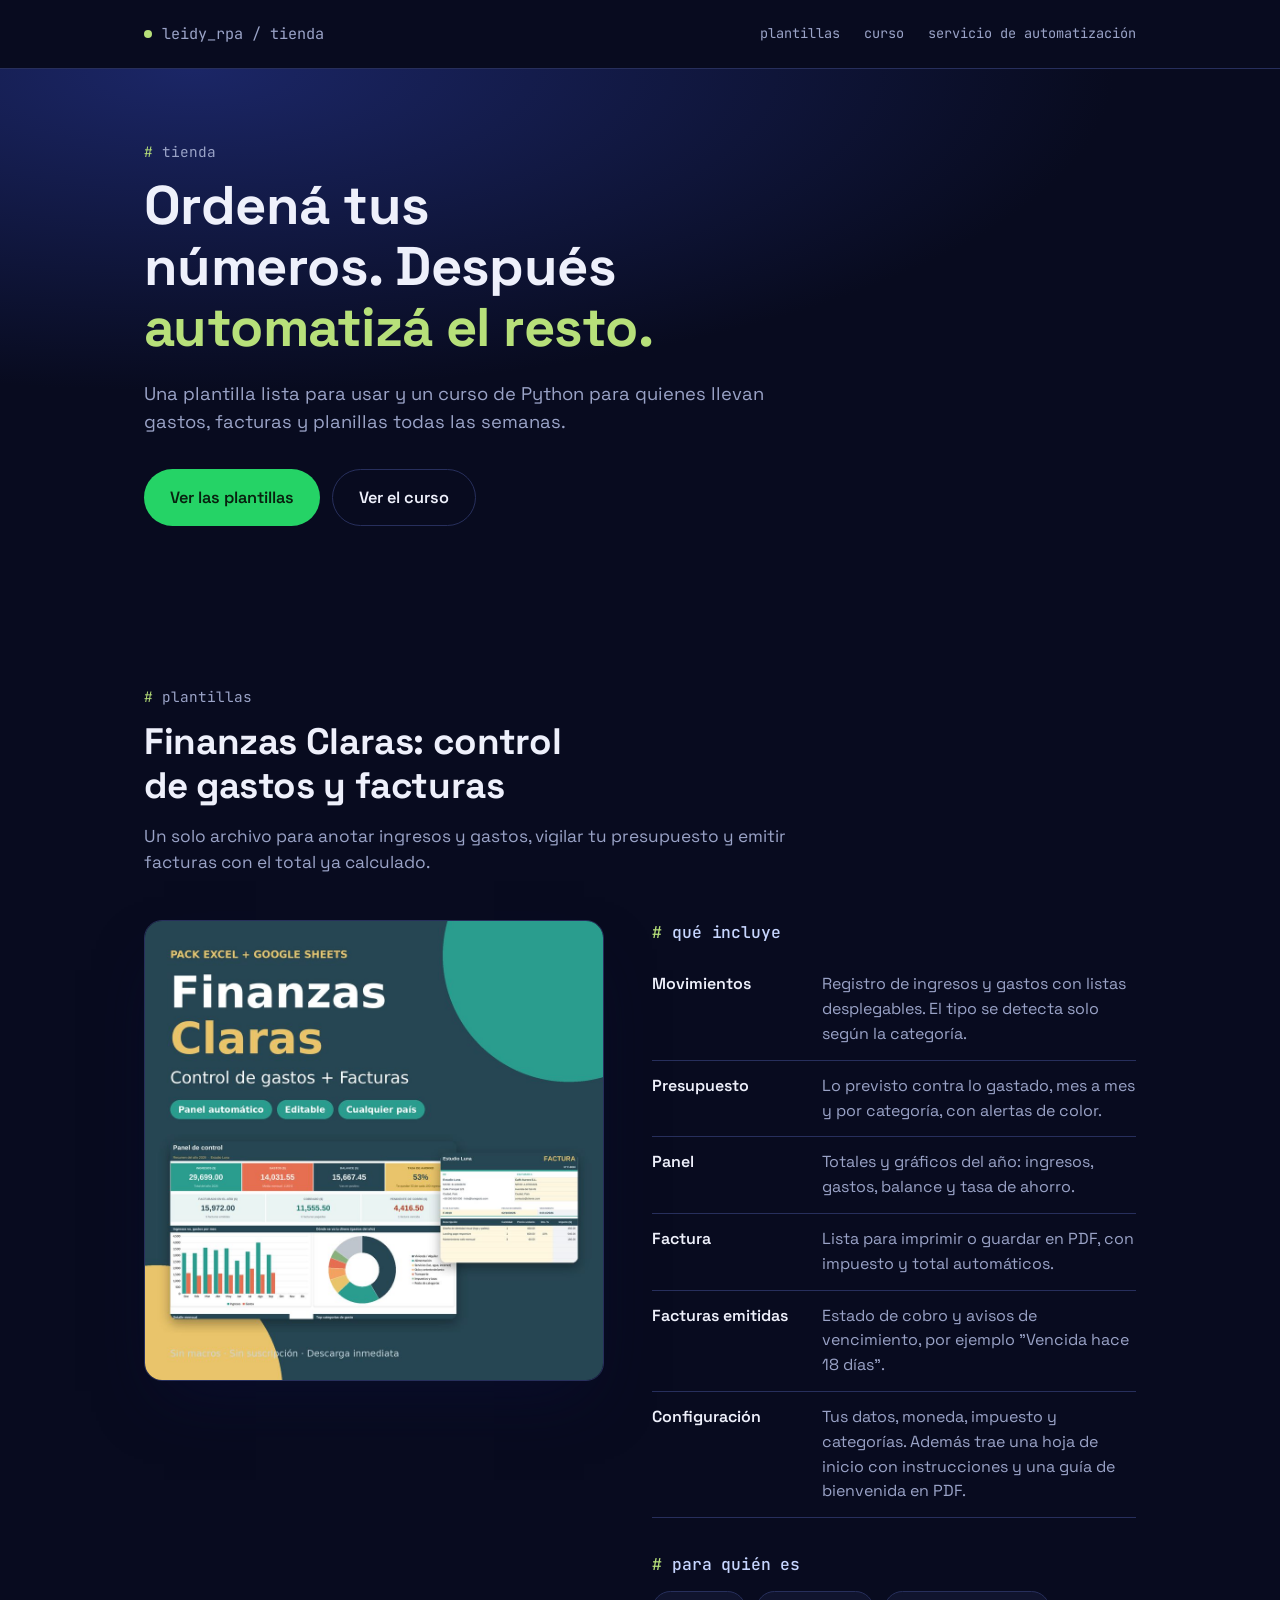
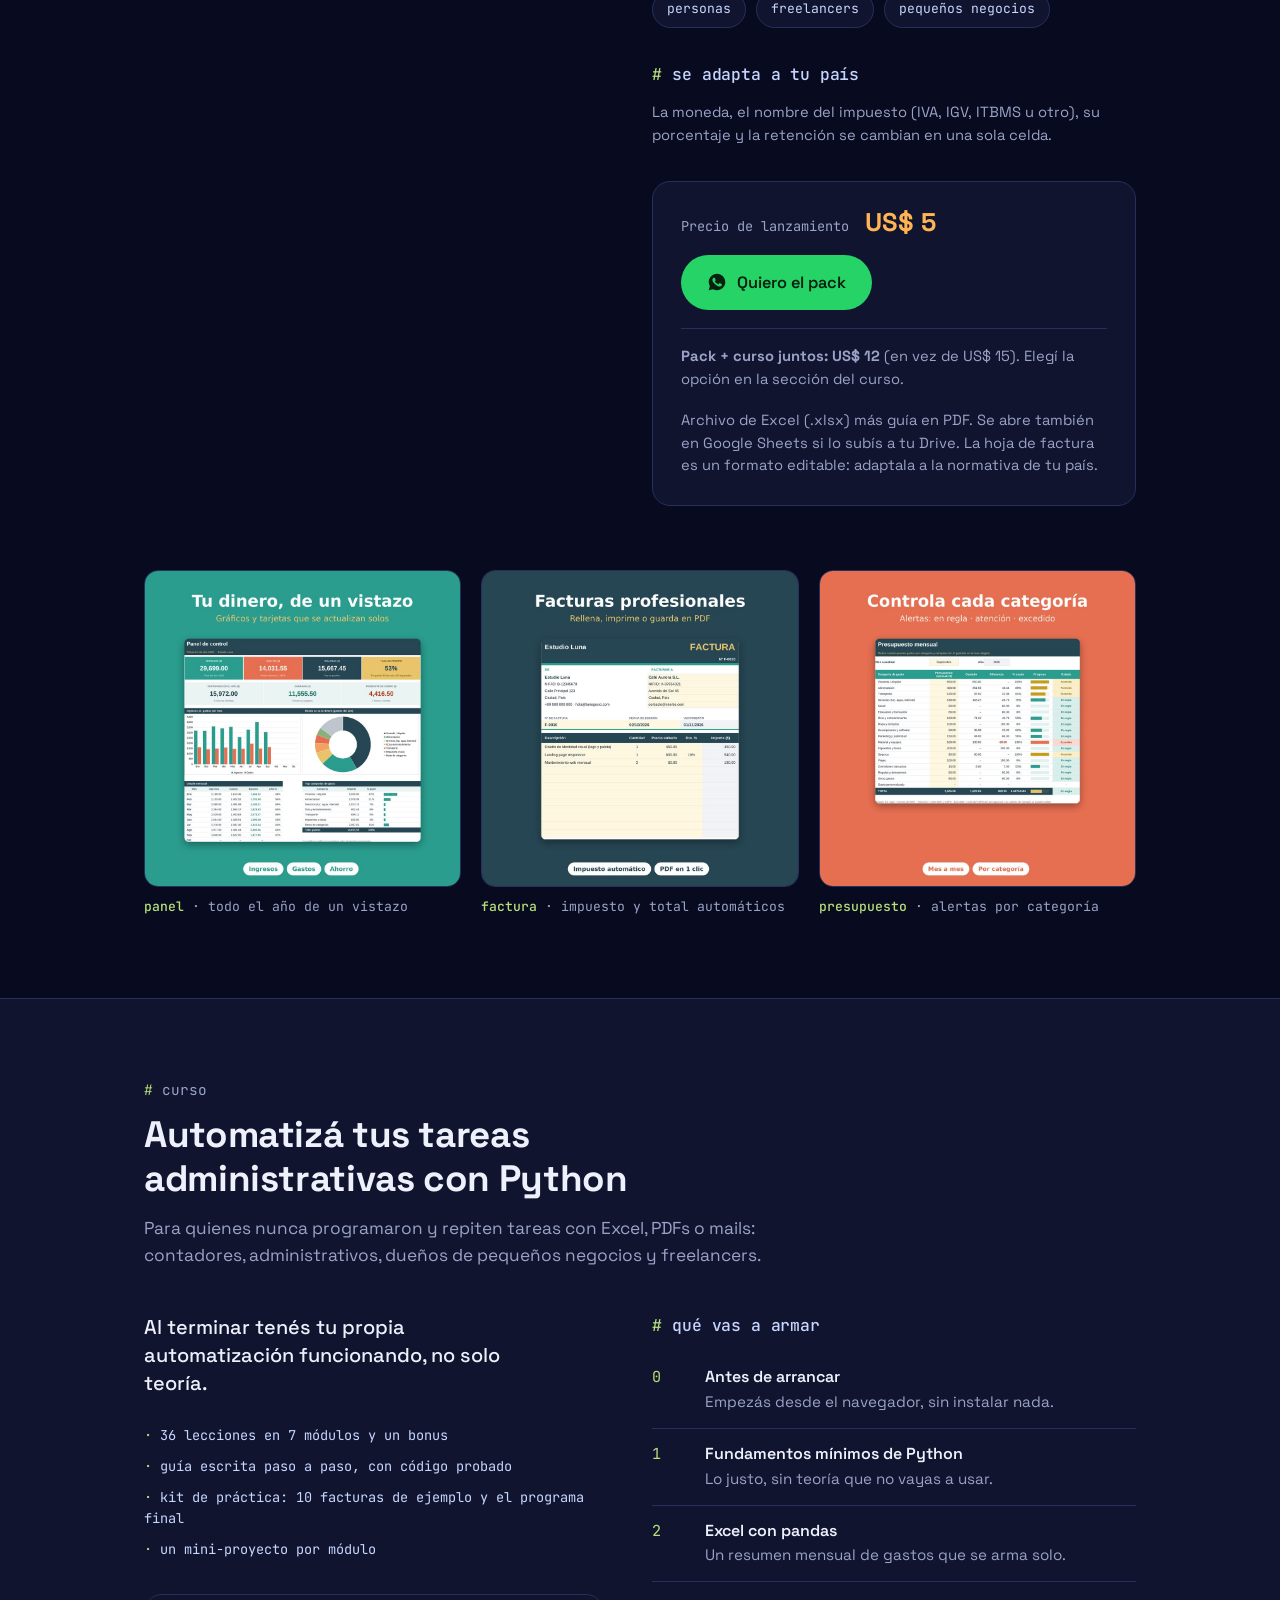
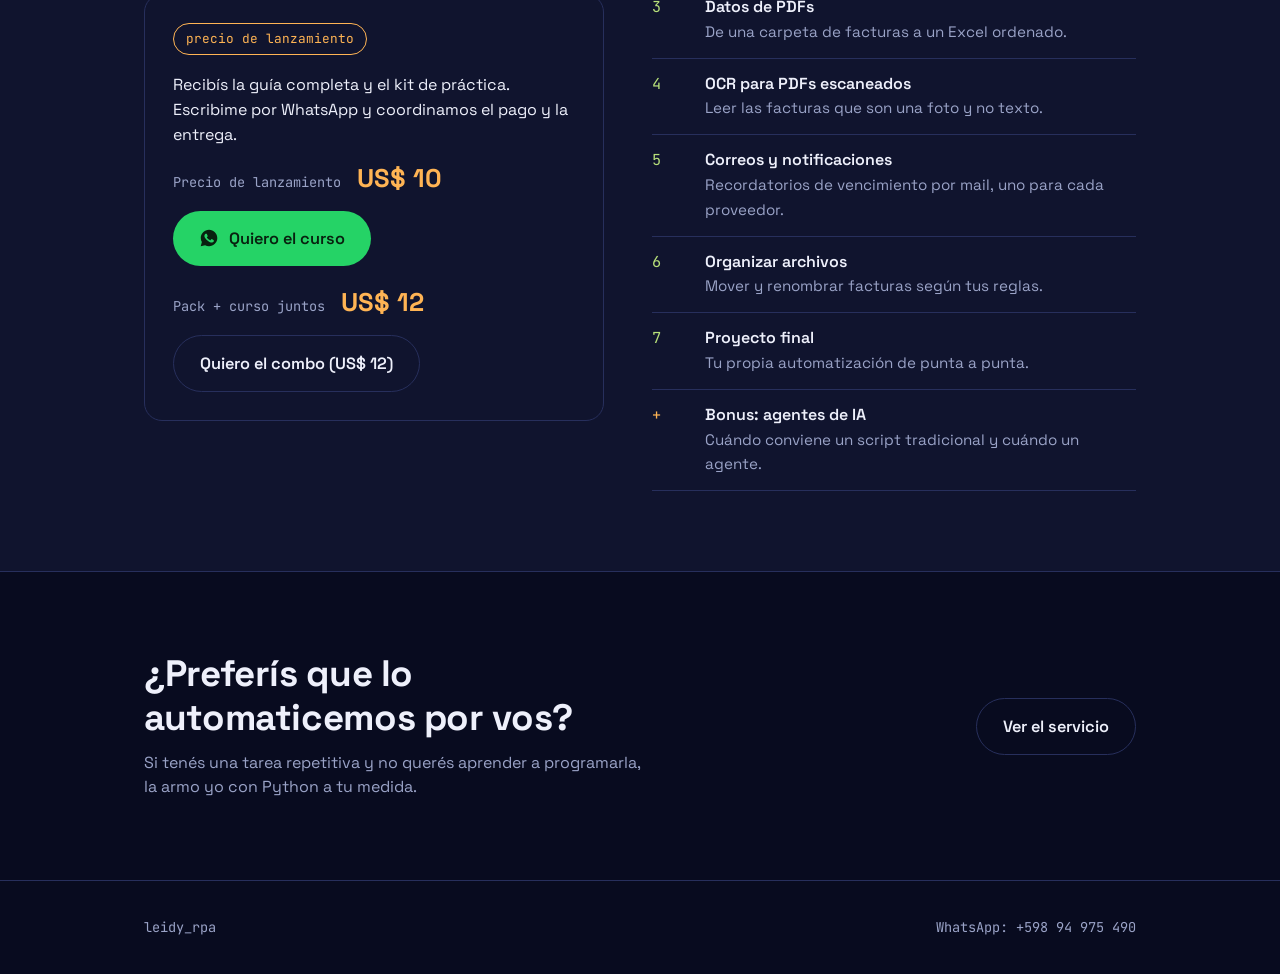
==== commit 926adc23: "Add files via upload" ====
--- a/tienda/index.html
+++ b/tienda/index.html
@@ -3,6 +3,7 @@
 <head>
 <meta charset="utf-8">
 <meta name="viewport" content="width=device-width,initial-scale=1">
+<meta name="google" content="notranslate">
 <title>Tienda Leidy RPA</title>
 <meta name="description" content="Pack Finanzas Claras (plantilla de gastos y facturas) y curso de Python para automatizar tareas administrativas.">
 <style>:root{color-scheme:dark}body{margin:0}img{max-width:100%}</style>
@@ -127,7 +128,7 @@
   }
   .price-row{display:flex; flex-wrap:wrap; align-items:baseline; gap:6px 16px;}
   .price-label{font-family:var(--font-mono); font-size:.85rem; color:var(--muted);}
-  .price-amt{font-size:2rem; font-weight:700; color:var(--amber); line-height:1;}
+  .price-amt{font-size:1.6rem; font-weight:700; color:var(--amber); line-height:1;}
   .buy .btn{align-self:flex-start;}
   .buy .note{border-top:1px solid var(--line); padding-top:16px;}
   .status{
@@ -259,7 +260,7 @@
         <div class="buy">
           <div class="price-row">
             <span class="price-label">Precio de lanzamiento</span>
-            <span class="price-amt">US$ 5</span>
+            <span class="price-amt" translate="no">US$ 5</span>
           </div>
           <a class="btn" target="_blank" rel="noopener" href="https://wa.me/59894975490?text=Hola%20Leidy%2C%20quiero%20el%20pack%20Finanzas%20Claras%20(control%20de%20gastos%20%2B%20facturas).">
             <svg viewBox="0 0 24 24" fill="currentColor" aria-hidden="true"><path d="M12.04 2C6.58 2 2.13 6.45 2.13 11.91c0 1.75.46 3.45 1.32 4.95L2.05 22l5.25-1.38a9.9 9.9 0 0 0 4.74 1.2h.01c5.46 0 9.9-4.45 9.9-9.91C21.96 6.45 17.5 2 12.04 2zm5.8 14.03c-.24.68-1.4 1.3-1.93 1.38-.5.08-1.11.11-1.79-.11-.41-.13-.94-.3-1.62-.6-2.84-1.23-4.7-4.1-4.84-4.29-.14-.19-1.16-1.54-1.16-2.94s.73-2.09.99-2.37c.26-.28.57-.35.76-.35s.38 0 .55.01c.18.01.41-.07.64.49.24.58.81 2 .88 2.14.07.14.12.31.02.5-.09.19-.14.31-.28.48-.14.16-.29.36-.42.49-.14.14-.28.29-.12.57.16.28.71 1.17 1.52 1.9 1.04.93 1.92 1.22 2.2 1.36.28.14.44.12.6-.07.16-.19.68-.79.87-1.06.18-.28.37-.23.62-.14.26.09 1.63.77 1.91.91.28.14.46.21.53.33.07.12.07.68-.17 1.36z"/></svg>
@@ -310,7 +311,7 @@
           <p class="note" style="border:0; padding:0; font-size:1rem; color:var(--text);">Recibís la guía completa y el kit de práctica. Escribime por WhatsApp y coordinamos el pago y la entrega.</p>
           <div class="price-row">
             <span class="price-label">Precio de lanzamiento</span>
-            <span class="price-amt" style="font-size:1.25rem;">US$ 10</span>
+            <span class="price-amt" translate="no">US$ 10</span>
           </div>
           <a class="btn" target="_blank" rel="noopener" href="https://wa.me/59894975490?text=Hola%20Leidy%2C%20quiero%20comprar%20el%20curso%20Automatiz%C3%A1%20tus%20tareas%20administrativas%20con%20Python.">
             <svg viewBox="0 0 24 24" fill="currentColor" aria-hidden="true"><path d="M12.04 2C6.58 2 2.13 6.45 2.13 11.91c0 1.75.46 3.45 1.32 4.95L2.05 22l5.25-1.38a9.9 9.9 0 0 0 4.74 1.2h.01c5.46 0 9.9-4.45 9.9-9.91C21.96 6.45 17.5 2 12.04 2zm5.8 14.03c-.24.68-1.4 1.3-1.93 1.38-.5.08-1.11.11-1.79-.11-.41-.13-.94-.3-1.62-.6-2.84-1.23-4.7-4.1-4.84-4.29-.14-.19-1.16-1.54-1.16-2.94s.73-2.09.99-2.37c.26-.28.57-.35.76-.35s.38 0 .55.01c.18.01.41-.07.64.49.24.58.81 2 .88 2.14.07.14.12.31.02.5-.09.19-.14.31-.28.48-.14.16-.29.36-.42.49-.14.14-.28.29-.12.57.16.28.71 1.17 1.52 1.9 1.04.93 1.92 1.22 2.2 1.36.28.14.44.12.6-.07.16-.19.68-.79.87-1.06.18-.28.37-.23.62-.14.26.09 1.63.77 1.91.91.28.14.46.21.53.33.07.12.07.68-.17 1.36z"/></svg>
@@ -318,7 +319,7 @@
           </a>
           <div class="price-row" style="margin-top:6px;">
             <span class="price-label">Pack + curso juntos</span>
-            <span class="price-amt" style="font-size:1.25rem;">US$ 12</span>
+            <span class="price-amt" translate="no">US$ 12</span>
           </div>
           <a class="btn btn-ghost" target="_blank" rel="noopener" href="https://wa.me/59894975490?text=Hola%20Leidy%2C%20quiero%20el%20combo%3A%20pack%20Finanzas%20Claras%20%2B%20curso%20de%20Python%20(US%2412).">Quiero el combo (US$ 12)</a>
         </div>
